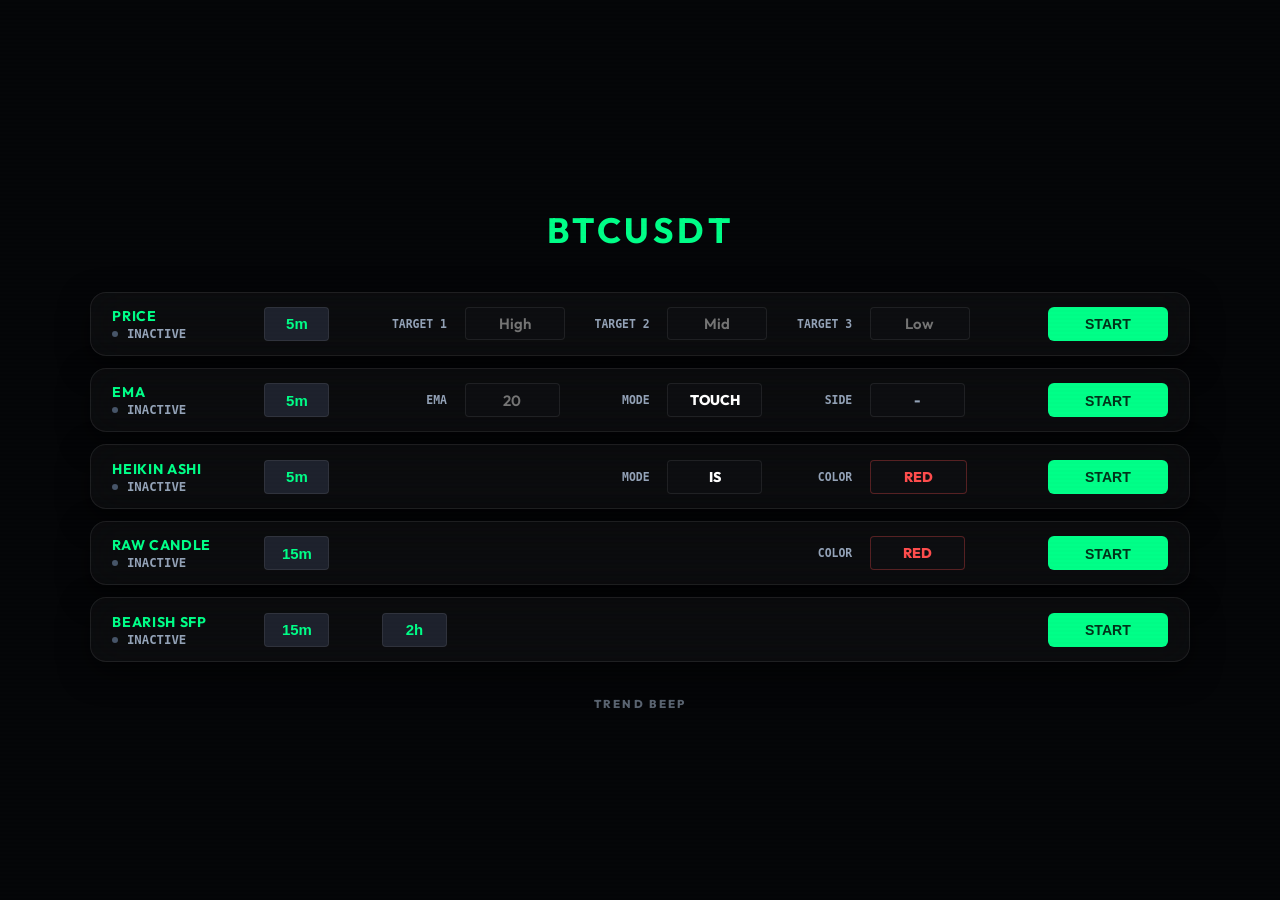
==== index.html @ 0a531b43 "IS/NOT" ====
<!DOCTYPE html>
<html lang="en">

<head>
    <meta charset="UTF-8">
    <meta name="viewport" content="width=device-width, initial-scale=1.0">
    <title>DESPAIR DASHBOARD</title>
    <link rel="preconnect" href="https://fonts.googleapis.com">
    <link rel="preconnect" href="https://fonts.gstatic.com" crossorigin>
    <link href="https://fonts.googleapis.com/css2?family=Outfit:wght@300;400;600;700&display=swap" rel="stylesheet">
    <link rel="stylesheet" href="css/base.css">
    <link rel="stylesheet" href="css/animations.css">
    <link rel="stylesheet" href="css/dashboard/layout.css">
    <link rel="stylesheet" href="css/dashboard/components.css">
    <link rel="icon" type="image/png" id="favicon" href="images/favicon_yellow.png">
</head>

<body>
    <div class="scanlines"></div>

    <div class="container">
        <header style="margin-bottom: 1.2rem;">
            <button id="global-symbol" onclick="toggleGlobalSymbol()">BTCUSDT</button>
        </header>

        <div class="alert-grid">
            <!-- Price Alert -->
            <div class="alert-card" id="price-card">
                <div class="card-header">
                    <h2>PRICE</h2>
                    <div class="status-indicator inactive">
                        <div class="dot" id="price-dot"></div>
                        <span id="price-status">INACTIVE</span>
                    </div>
                </div>
                <div class="card-content">
                    <div class="tf-selector" id="price-tf-selector">
                        <button type="button" class="tf-current-btn" id="price-tf-trigger"
                            onclick="toggleTFMenu('price')">5m</button>
                        <div class="tf-dropdown-menu" id="price-tf-menu" data-value="5m">
                            <div class="tf-grid">
                                <button type="button" class="tf-btn" onclick="setTF('price', '1m')">1m</button>
                                <button type="button" class="tf-btn active" onclick="setTF('price', '5m')">5m</button>
                                <button type="button" class="tf-btn" onclick="setTF('price', '15m')">15m</button>
                                <button type="button" class="tf-btn" onclick="setTF('price', '1h')">1H</button>
                            </div>
                        </div>
                    </div>
                    <div class="input-row">
                        <label>Target 1</label>
                        <input type="text" id="price-target-1" placeholder="High">
                    </div>
                    <div class="input-row">
                        <label>Target 2</label>
                        <input type="text" id="price-target-2" placeholder="Mid">
                    </div>
                    <div class="input-row">
                        <label>Target 3</label>
                        <input type="text" id="price-target-3" placeholder="Low">
                    </div>
                </div>
                <div class="action-group">
                    <button class="toggle-btn" onclick="toggleAlert('price')">START</button>
                </div>
            </div>

            <!-- EMA Alert (Combined Touch & Close) -->
            <div class="alert-card" id="ema-alert-card">
                <div class="card-header">
                    <h2>EMA</h2>
                    <div class="status-indicator inactive">
                        <div class="dot" id="ema-alert-dot"></div>
                        <span id="ema-alert-status">INACTIVE</span>
                    </div>
                </div>
                <div class="card-content">
                    <div class="tf-selector" id="ema-alert-tf-selector">
                        <button type="button" class="tf-current-btn" id="ema-alert-tf-trigger"
                            onclick="toggleTFMenu('ema-alert')">5m</button>
                        <div class="tf-dropdown-menu" id="ema-alert-tf-menu" data-value="5m">
                            <div class="tf-grid">
                                <button type="button" class="tf-btn" onclick="setTF('ema-alert', '1m')">1m</button>
                                <button type="button" class="tf-btn active"
                                    onclick="setTF('ema-alert', '5m')">5m</button>
                                <button type="button" class="tf-btn" onclick="setTF('ema-alert', '15m')">15m</button>
                                <button type="button" class="tf-btn" onclick="setTF('ema-alert', '1h')">1H</button>
                            </div>
                        </div>
                    </div>
                    <div class="input-row">
                        <label>EMA</label>
                        <input type="number" id="ema-alert-level" placeholder="20">
                    </div>
                    <div class="input-row">
                        <label>Mode</label>
                        <button type="button" id="ema-alert-mode" class="condition-toggle" data-state="touch"
                            onclick="toggleEMAAlertMode()">TOUCH</button>
                    </div>
                    <div class="input-row" id="ema-alert-side-row">
                        <label>Side</label>
                        <button type="button" id="ema-alert-condition" class="condition-toggle disabled-mode"
                            data-state="below" onclick="toggleConditionState('ema-alert-condition')">-</button>
                    </div>
                </div>
                <div class="action-group">
                    <button class="toggle-btn" onclick="toggleAlert('ema-alert')">START</button>
                </div>
            </div>

            <!-- EMA Cross -->
            <!--
            <div class="alert-card" id="ema-cross-card">
                <div class="card-header">
                    <h2>EMA TREND</h2>
                    <div class="status-indicator inactive">
                        <div class="dot" id="ema-cross-dot"></div>
                        <span id="ema-cross-status">INACTIVE</span>
                    </div>
                </div>
                <div class="card-content">
                    <div class="tf-selector" id="ema-cross-tf-selector">
                        <button type="button" class="tf-current-btn" id="ema-cross-tf-trigger"
                            onclick="toggleTFMenu('ema-cross')">5m</button>
                        <div class="tf-dropdown-menu" id="ema-cross-tf-menu" data-value="5m">
                            <div class="tf-grid">
                                <button type="button" class="tf-btn" onclick="setTF('ema-cross', '1m')">1m</button>
                                <button type="button" class="tf-btn active"
                                    onclick="setTF('ema-cross', '5m')">5m</button>
                                <button type="button" class="tf-btn" onclick="setTF('ema-cross', '15m')">15m</button>
                                <button type="button" class="tf-btn" onclick="setTF('ema-cross', '1h')">1H</button>
                            </div>
                        </div>
                    </div>
                    <div class="input-row">
                        <label>Short</label>
                        <input type="number" id="ema-cross-short" placeholder="10">
                    </div>
                    <div class="input-row">
                        <label>Long</label>
                        <input type="number" id="ema-cross-long" placeholder="20">
                    </div>
                    <div class="input-row">
                        <label>Side</label>
                        <button type="button" id="ema-cross-condition" class="condition-toggle red-mode"
                            data-state="down">DOWN</button>
                    </div>
                </div>
                <div class="action-group">
                    <button class="toggle-btn" onclick="toggleAlert('ema-cross')">START</button>
                </div>
            </div>
            -->

            <!-- Heikin Ashi -->
            <div class="alert-card" id="heikin-card">
                <div class="card-header">
                    <h2>HEIKIN ASHI</h2>
                    <div class="status-indicator inactive">
                        <div class="dot" id="heikin-dot"></div>
                        <span id="heikin-status">INACTIVE</span>
                    </div>
                </div>
                <div class="card-content">
                    <div class="tf-selector" id="heikin-tf-selector">
                        <button type="button" class="tf-current-btn" id="heikin-tf-trigger"
                            onclick="toggleTFMenu('heikin')">5m</button>
                        <div class="tf-dropdown-menu" id="heikin-tf-menu" data-value="5m">
                            <div class="tf-grid">
                                <button type="button" class="tf-btn" onclick="setTF('heikin', '1m')">1m</button>
                                <button type="button" class="tf-btn" onclick="setTF('heikin', '3m')">3m</button>
                                <button type="button" class="tf-btn active" onclick="setTF('heikin', '5m')">5m</button>
                                <button type="button" class="tf-btn" onclick="setTF('heikin', '15m')">15m</button>
                                <button type="button" class="tf-btn" onclick="setTF('heikin', '1h')">1H</button>
                                <button type="button" class="tf-btn" onclick="setTF('heikin', '2h')">2H</button>
                                <button type="button" class="tf-btn" onclick="setTF('heikin', '4h')">4H</button>
                                <button type="button" class="tf-btn" onclick="setTF('heikin', '6h')">6H</button>
                            </div>
                        </div>
                    </div>
                    <div class="input-row spacer"></div>
                    <div class="input-row">
                        <label>Mode</label>
                        <button type="button" id="heikin-mode" class="condition-toggle" data-state="is"
                            onclick="toggleHeikinMode()">IS</button>
                    </div>
                    <div class="input-row">
                        <label>Color</label>
                        <button type="button" id="heikin-condition" class="condition-toggle red-mode"
                            data-state="perfect-red" onclick="toggleConditionState('heikin-condition')">RED</button>
                    </div>
                </div>
                <div class="action-group">
                    <button class="toggle-btn" onclick="toggleAlert('heikin')">START</button>
                </div>
            </div>

            <!-- RAW CANDLE -->
            <div class="alert-card" id="rawcandle-card">
                <div class="card-header">
                    <h2>RAW CANDLE</h2>
                    <div class="status-indicator inactive">
                        <div class="dot" id="rawcandle-dot"></div>
                        <span id="rawcandle-status">INACTIVE</span>
                    </div>
                </div>
                <div class="card-content">
                    <div class="tf-selector" id="rawcandle-tf-selector">
                        <button type="button" class="tf-current-btn" id="rawcandle-tf-trigger"
                            onclick="toggleTFMenu('rawcandle')">15m</button>
                        <div class="tf-dropdown-menu" id="rawcandle-tf-menu" data-value="15m">
                            <div class="tf-grid">
                                <button type="button" class="tf-btn" onclick="setTF('rawcandle', '5m')">5m</button>
                                <button type="button" class="tf-btn active"
                                    onclick="setTF('rawcandle', '15m')">15m</button>
                                <button type="button" class="tf-btn" onclick="setTF('rawcandle', '1h')">1H</button>
                                <button type="button" class="tf-btn" onclick="setTF('rawcandle', '2h')">2H</button>
                            </div>
                        </div>
                    </div>
                    <div class="input-row spacer"></div>
                    <div class="input-row spacer"></div>
                    <div class="input-row">
                        <label>Color</label>
                        <button type="button" id="rawcandle-condition" class="condition-toggle red-mode"
                            data-state="red" onclick="toggleConditionState('rawcandle-condition')">RED</button>
                    </div>
                </div>
                <div class="action-group">
                    <button class="toggle-btn" onclick="toggleAlert('rawcandle')">START</button>
                </div>
            </div>

            <!-- Bearish SFP -->
            <div class="alert-card" id="sfp-short-card">
                <div class="card-header">
                    <h2>BEARISH SFP</h2>
                    <div class="status-indicator inactive">
                        <div class="dot" id="sfp-short-dot"></div>
                        <span id="sfp-short-status">INACTIVE</span>
                    </div>
                </div>
                <div class="card-content">
                    <!-- TF 1 -->
                    <div class="tf-selector" id="sfp-short-1-tf-selector">
                        <button type="button" class="tf-current-btn" id="sfp-short-1-tf-trigger"
                            onclick="toggleTFMenu('sfp-short-1')">15m</button>
                        <div class="tf-dropdown-menu" id="sfp-short-1-tf-menu" data-value="15m">
                            <div class="tf-grid">
                                <button type="button" class="tf-btn" onclick="setTF('sfp-short-1', '5m')">5m</button>
                                <button type="button" class="tf-btn active"
                                    onclick="setTF('sfp-short-1', '15m')">15m</button>
                                <button type="button" class="tf-btn" onclick="setTF('sfp-short-1', '30m')">30m</button>
                                <button type="button" class="tf-btn" onclick="setTF('sfp-short-1', '1d')">1D</button>
                                <button type="button" class="tf-btn" onclick="setTF('sfp-short-1', '1h')">1H</button>
                                <button type="button" class="tf-btn" onclick="setTF('sfp-short-1', '2h')">2H</button>
                                <button type="button" class="tf-btn" onclick="setTF('sfp-short-1', '4h')">4H</button>
                                <button type="button" class="tf-btn" onclick="setTF('sfp-short-1', '6h')">6H</button>
                            </div>
                        </div>
                    </div>
                    <!-- TF 2 -->
                    <div class="tf-selector" id="sfp-short-3-tf-selector">
                        <button type="button" class="tf-current-btn" id="sfp-short-3-tf-trigger"
                            onclick="toggleTFMenu('sfp-short-3')">2h</button>
                        <div class="tf-dropdown-menu" id="sfp-short-3-tf-menu" data-value="2h">
                            <div class="tf-grid">
                                <button type="button" class="tf-btn" onclick="setTF('sfp-short-3', '5m')">5m</button>
                                <button type="button" class="tf-btn" onclick="setTF('sfp-short-3', '15m')">15m</button>
                                <button type="button" class="tf-btn" onclick="setTF('sfp-short-3', '30m')">30m</button>
                                <button type="button" class="tf-btn" onclick="setTF('sfp-short-3', '1d')">1D</button>
                                <button type="button" class="tf-btn" onclick="setTF('sfp-short-3', '1h')">1H</button>
                                <button type="button" class="tf-btn active"
                                    onclick="setTF('sfp-short-3', '2h')">2H</button>
                                <button type="button" class="tf-btn" onclick="setTF('sfp-short-3', '4h')">4H</button>
                                <button type="button" class="tf-btn" onclick="setTF('sfp-short-3', '6h')">6H</button>
                            </div>
                        </div>
                    </div>
                    <div class="input-row spacer"></div>
                    <div class="input-row spacer"></div>
                </div>
                <div class="action-group">
                    <button class="toggle-btn" onclick="toggleAlert('sfp-short')">START</button>
                </div>
            </div>
        </div>



        <div id="footer-controls"
            style="display: flex; align-items: center; justify-content: center; gap: 2.5rem; margin-top: 1.5rem; margin-bottom: 1.5rem;">
            <a href="trend.html" target="_blank" class="despair-link" style="margin: 0;">TREND BEEP</a>
        </div>
    </div>

    <!-- Modular Dashboard Scripts -->
    <script src="js/env.js"></script>
    <script src="js/dashboard/api.js"></script>
    <script src="js/dashboard/indicators.js"></script>
    <script src="js/dashboard/speech.js"></script>
    <script src="js/dashboard/ui.js"></script>
    <script src="js/dashboard/engine.js"></script>
    <script src="js/dashboard/main.js"></script>
    <script src="js/dashboard/ha_coloring.js"></script>
</body>

</html>
---- css/base.css ----
html {
    font-size: 110%;
}

:root {
    --bg-color: #050608;
    --card-bg: rgba(255, 255, 255, 0.03);
    --accent-green: #00ff88;
    --accent-red: #ff4d4d;
    --accent-yellow: #ffcc00;
    --text-main: #e0e6ed;
    --text-dim: #94a3b8;
    --glass-border: rgba(255, 255, 255, 0.08);
    --glow-green: rgba(0, 255, 136, 0.2);
}

* {
    margin: 0;
    padding: 0;
    box-sizing: border-box;
}

body {
    background-color: var(--bg-color);
    color: var(--text-main);
    font-family: 'Outfit', sans-serif;
    height: 100vh;
    display: flex;
    justify-content: center;
    align-items: center;
    overflow: hidden;
    position: relative;
}

/* Hide Spin Buttons */
input::-webkit-outer-spin-button,
input::-webkit-inner-spin-button {
    appearance: none;
    -webkit-appearance: none;
    margin: 0;
}

input[type=number] {
    appearance: textfield;
    -moz-appearance: textfield;
}
---- css/animations.css ----
.scanlines {
    position: fixed;
    top: 0;
    left: 0;
    width: 100%;
    height: 100%;
    pointer-events: none;
    background: linear-gradient(rgba(18, 16, 16, 0) 50%, rgba(0, 0, 0, 0.1) 50%);
    background-size: 100% 4px;
    z-index: 100;
    opacity: 0.1;
}

@keyframes pulse {
    0% {
        opacity: 1;
    }

    50% {
        opacity: 0.4;
    }

    100% {
        opacity: 1;
    }
}
---- css/dashboard/layout.css ----
.container {
    width: 98%;
    max-width: 1100px;
    margin: 0 auto;
    padding: 4rem 0 2rem 0;
    display: flex;
    flex-direction: column;
    gap: 0.5rem;
    position: relative;
    z-index: 1;
}

header {
    width: 100%;
    display: flex;
    flex-direction: column;
    align-items: center;
    justify-content: center;
    text-align: center;
    margin-bottom: 1rem;
    gap: 0.4rem;
}

#global-symbol {
    background: transparent;
    border: 1px solid transparent;
    border-radius: 8px;
    color: var(--accent-green);
    font-size: 2.0rem;
    font-weight: 700;
    padding: 0.5rem 0;
    cursor: pointer;
    text-transform: uppercase;
    letter-spacing: 0.1em;
    transition: all 0.3s ease;
    text-align: center;
    outline: none;
    font-family: 'Outfit', sans-serif;
    width: 280px;
    display: block;
    margin: 0 auto;
}

#global-symbol:hover {
    background: #0d0e11;
    border-color: var(--glass-border);
    box-shadow: 0 0 15px var(--glow-green);
}

.alert-grid {
    display: flex;
    flex-direction: column;
    gap: 0.7rem;
}
---- css/dashboard/components.css ----
.alert-card {
    background: var(--card-bg);
    backdrop-filter: blur(20px);
    -webkit-backdrop-filter: blur(20px);
    border: 1px solid var(--glass-border);
    border-radius: 16px;
    padding: 0.8rem 1.2rem;
    display: flex;
    align-items: center;
    justify-content: space-between;
    gap: 0.7rem;
    box-shadow: 0 10px 30px rgba(0, 0, 0, 0.5);
    transition: all 0.3s ease;
    position: relative;
}

.alert-card.z-active {
    z-index: 100 !important;
}

.card-header {
    width: 140px;
    flex-shrink: 0;
    display: flex;
    flex-direction: column;
    justify-content: center;
}

.card-header h2 {
    font-size: 0.8rem;
    font-weight: 700;
    color: var(--accent-green);
    text-transform: uppercase;
    letter-spacing: 0.05em;
    margin-bottom: 2px;
}

.status-indicator {
    display: flex;
    align-items: center;
    gap: 0.5rem;
    font-size: 0.7rem;
    font-family: monospace;
    font-weight: 800;
    color: var(--text-dim);
}

.status-indicator.monitoring {
    color: var(--accent-green);
}

.status-indicator.triggered {
    color: var(--accent-red);
}

.dot {
    width: 6px;
    height: 6px;
    border-radius: 50%;
    background: #475569;
}

.status-indicator.monitoring .dot {
    background: var(--accent-green);
    box-shadow: 0 0 8px var(--glow-green);
    animation: pulse 1.5s infinite;
}

.status-indicator.triggered .dot {
    background: var(--accent-red);
    box-shadow: 0 0 8px rgba(255, 77, 77, 0.6);
}

.card-content {
    flex-grow: 1;
    display: grid;
    grid-template-columns: 100px 185px 185px 185px;
    align-items: center;
    gap: 1rem;
}

.tf-selector {
    width: 90px;
    flex-shrink: 0;
    position: relative;
}

.input-row {
    width: 180px;
    flex-shrink: 0;
    display: flex;
    align-items: center;
    gap: 0.5rem;
}

.input-row label {
    font-size: 0.65rem;
    color: var(--text-dim);
    text-transform: uppercase;
    font-weight: 700;
    width: 65px;
    text-align: right;
    margin-right: 0.5rem;
    flex-shrink: 0;
    font-family: monospace;
}

input,
select {
    background: #0d0e11;
    border: 1px solid var(--glass-border);
    border-radius: 4px;
    color: var(--text-main);
    padding: 0.35rem 0.5rem;
    font-family: inherit;
    font-size: 0.85rem;
    font-weight: 600;
    width: 95px;
    text-align: center;
}

input:focus,
select:focus {
    border-color: var(--accent-green);
    outline: none;
}

#price-target-1,
#price-target-2,
#price-target-3,
#standing-level,
#line-touch-price {
    width: 100px;
}

#ema-cross-short,
#ema-cross-long {
    width: 100px;
}

#ema-cross-condition,
#standing-condition,
#heikin-condition {
    width: 100px;
}

.condition-toggle {
    background: #0d0e11;
    border: 1px solid var(--glass-border);
    border-radius: 4px;
    padding: 0 0.5rem;
    font-family: inherit;
    font-size: 0.8rem;
    font-weight: 800;
    width: 95px;
    height: 34px;
    cursor: pointer;
    text-transform: uppercase;
    transition: all 0.2s;
    display: flex;
    align-items: center;
    justify-content: center;
}

.condition-toggle:hover {
    border-color: var(--text-dim);
}

#ema-alert-mode,
#heikin-mode {
    color: #ffffff;
}

/* Ensure option visibility and colors */
select option {
    background: #0d0e11;
    color: var(--text-main);
    padding: 10px;
}

/* Custom styling for different options to ensure they stay colored */
#ema-cross-condition option[value="up"],
#standing-condition option[value="above"],
#heikin-condition option[value="perfect-green"] {
    color: #00ff88 !important;
}

#ema-cross-condition option[value="down"],
#standing-condition option[value="below"],
#heikin-condition option[value="perfect-red"] {
    color: #ff4d4d !important;
}

.action-group {
    display: flex;
    gap: 0.8rem;
    width: 120px;
    justify-content: flex-end;
    flex-shrink: 0;
}

.toggle-btn {
    background: var(--accent-green);
    color: #00331a;
    border: none;
    padding: 0.6rem 1.2rem;
    border-radius: 6px;
    font-weight: 800;
    font-size: 0.8rem;
    cursor: pointer;
    text-transform: uppercase;
    transition: all 0.2s;
    flex: 1;
    height: 34px;
    line-height: 1;
}

.toggle-btn.secondary {
    background: rgba(255, 255, 255, 0.04);
    color: var(--text-main);
    border: 1px solid var(--glass-border);
    flex: 0;
    min-width: 75px;
    display: flex;
    align-items: center;
    justify-content: center;
}

.toggle-btn.active {
    background: var(--accent-red);
    color: #fff;
}

.toggle-btn:hover:not(.active) {
    box-shadow: 0 4px 15px var(--glow-green);
}

.tf-current-btn {
    background: #1e222d;
    border: 1px solid var(--glass-border);
    border-radius: 4px;
    color: var(--accent-green);
    padding: 0 0.5rem;
    font-size: 0.85rem;
    font-weight: 700;
    cursor: pointer;
    width: 65px;
    height: 34px;
    display: flex;
    align-items: center;
    justify-content: center;
    gap: 0.3rem;
    transition: all 0.2s ease;
}

.tf-selector.active .tf-current-btn {
    border-color: var(--accent-green);
    box-shadow: 0 0 10px rgba(0, 255, 136, 0.4);
}

.tf-current-btn::after {
    display: none;
}

.tf-dropdown-menu {
    display: none;
    position: absolute;
    top: calc(100% + 5px);
    left: 0;
    background: #1e222d;
    border: 1px solid var(--glass-border);
    border-radius: 12px;
    padding: 0.8rem;
    z-index: 2000;
    min-width: 320px;
    box-shadow: 0 10px 40px rgba(0, 0, 0, 0.9);
}

.tf-dropdown-menu.show {
    display: block;
}

.tf-grid {
    display: grid;
    grid-template-columns: repeat(4, 1fr);
    gap: 0.4rem;
}

#heikin-tf-menu .tf-grid {
    grid-template-columns: repeat(4, 1fr);
}

.tf-btn {
    background: rgba(255, 255, 255, 0.05);
    border: 1px solid transparent;
    border-radius: 4px;
    color: var(--text-main);
    padding: 0.3rem 0.2rem;
    font-size: 0.75rem;
    font-weight: 500;
    cursor: pointer;
    transition: all 0.2s;
    text-align: center;
}

.tf-btn.active,
.tf-btn:hover {
    background: var(--accent-green);
    color: #00331a;
}

.green-mode {
    color: var(--accent-green) !important;
    border-color: rgba(0, 255, 136, 0.3) !important;
}

.green-mode:hover {
    border-color: var(--accent-green) !important;
}

.red-mode {
    color: var(--accent-red) !important;
    border-color: rgba(255, 77, 77, 0.3) !important;
}

.red-mode:hover {
    border-color: var(--accent-red) !important;
}

.disabled-mode {
    color: var(--text-dim) !important;
    border-color: var(--glass-border) !important;
    cursor: default !important;
    pointer-events: none !important;
}

.running-title {
    color: var(--accent-red) !important;
}

#global-symbol option {
    background: #0d0e11 !important;
    color: var(--accent-green) !important;
    font-size: 1.5rem !important;
    font-weight: 700 !important;
    text-align: center !important;
    font-family: 'Outfit', sans-serif !important;
    letter-spacing: 0.1em !important;
    text-transform: uppercase !important;
    padding: 10px 0 !important;
}

/* Title Dynamic Coloring */
#global-symbol.title-green {
    color: var(--accent-green) !important;
}

#global-symbol.title-red {
    color: var(--accent-red) !important;
}

#global-symbol.title-yellow {
    color: var(--accent-yellow) !important;
}


/* DESPAIR Link Style */
.despair-link-container {
    display: flex;
    justify-content: center;
    margin-top: 0.5rem;
}

.despair-link {
    font-size: 0.65rem;
    font-weight: 800;
    color: var(--text-dim);
    text-decoration: none;
    letter-spacing: 0.2em;
    opacity: 0.6;
    transition: all 0.3s ease;
    cursor: pointer;
}

.despair-link:hover {
    opacity: 1;
    color: var(--accent-green);
    text-shadow: 0 0 8px var(--glow-green);
}

/* Mobile Responsiveness */
@media (max-width: 768px) {
    body {
        overflow-y: auto;
        height: auto;
        padding: 1rem 0;
        align-items: flex-start;
    }

    .container {
        height: auto;
        width: 95%;
        padding-bottom: 2rem;
    }

    .alert-card {
        flex-direction: column;
        padding: 1.2rem;
        gap: 1rem;
        align-items: flex-start;
    }

    .card-header {
        width: 100%;
        flex-direction: row;
        justify-content: space-between;
        align-items: center;
        border-bottom: 1px solid var(--glass-border);
        padding-bottom: 0.5rem;
    }

    .card-content {
        width: 100%;
        grid-template-columns: 1fr;
        gap: 0.8rem;
    }

    .tf-selector {
        width: 100%;
    }

    .tf-current-btn {
        width: 100%;
    }

    .input-row {
        width: 100%;
        justify-content: space-between;
    }

    .input-row label {
        width: auto;
        text-align: left;
    }

    input,
    select {
        width: 60%;
    }

    #price-target-1,
    #price-target-2,
    #price-target-3,
    #standing-level,
    #line-touch-price,
    #ema-cross-short,
    #ema-cross-long,
    #ema-cross-condition,
    #standing-condition,
    #heikin-condition {
        width: 60%;
    }

    .action-group {
        width: 100%;
        flex-direction: column;
        gap: 0.5rem;
        padding-right: 0;
    }

    .toggle-btn {
        width: 100%;
        padding: 0.8rem;
    }

    .toggle-btn.secondary {
        width: 100%;
    }

    .tf-dropdown-menu {
        min-width: 280px;
        left: 50%;
        transform: translateX(-50%);
    }

    .tf-grid {
        grid-template-columns: repeat(3, 1fr);
    }
}
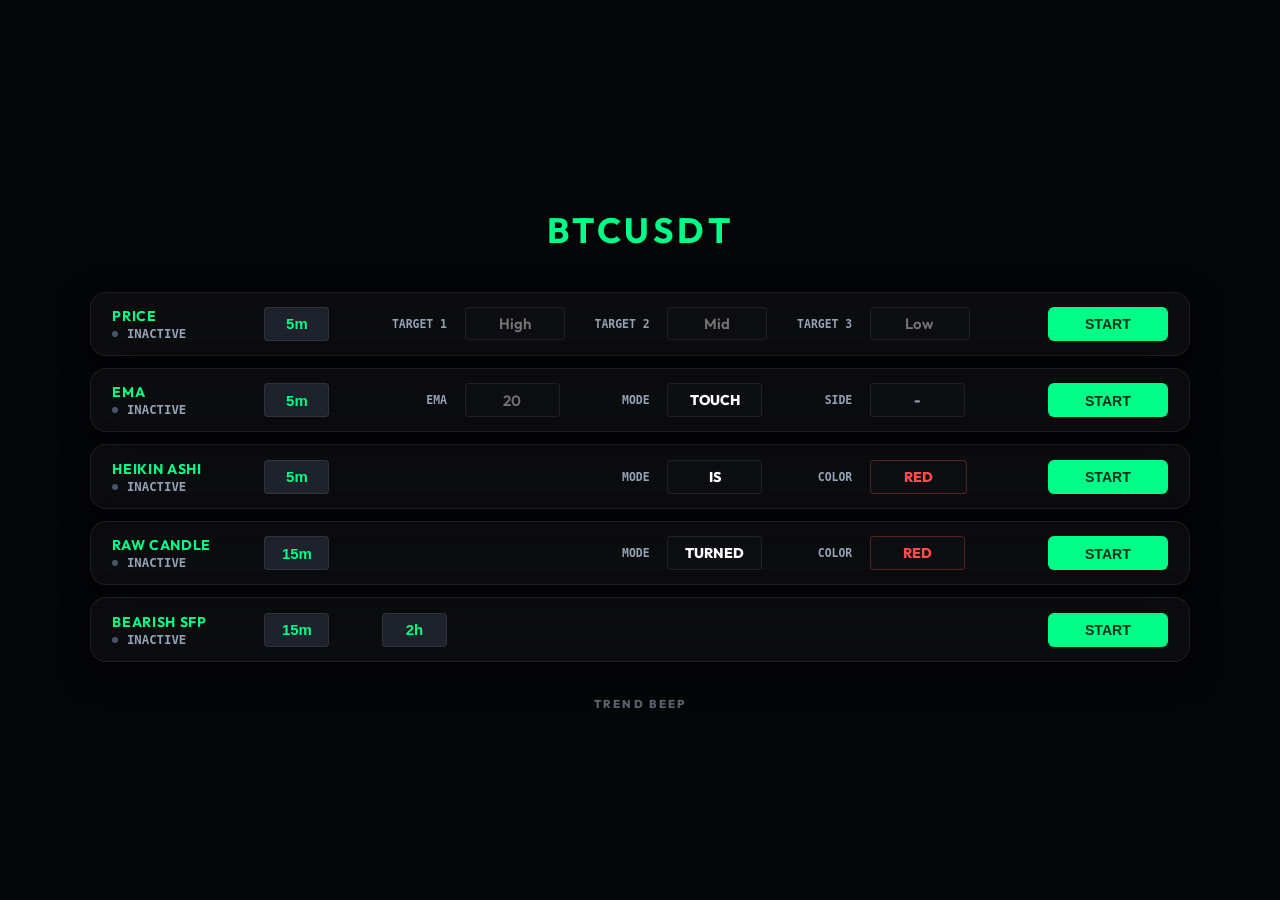
==== commit ce06ae8a: "TURNED/CLOSED" ====
--- a/index.html
+++ b/index.html
@@ -218,7 +218,11 @@
                         </div>
                     </div>
                     <div class="input-row spacer"></div>
-                    <div class="input-row spacer"></div>
+                    <div class="input-row">
+                        <label>Mode</label>
+                        <button type="button" id="rawcandle-mode" class="condition-toggle" data-state="turned"
+                            onclick="toggleRawCandleMode()">TURNED</button>
+                    </div>
                     <div class="input-row">
                         <label>Color</label>
                         <button type="button" id="rawcandle-condition" class="condition-toggle red-mode"
--- a/css/dashboard/components.css
+++ b/css/dashboard/components.css
@@ -167,7 +167,8 @@
 }
 
 #ema-alert-mode,
-#heikin-mode {
+#heikin-mode,
+#rawcandle-mode {
     color: #ffffff;
 }
 
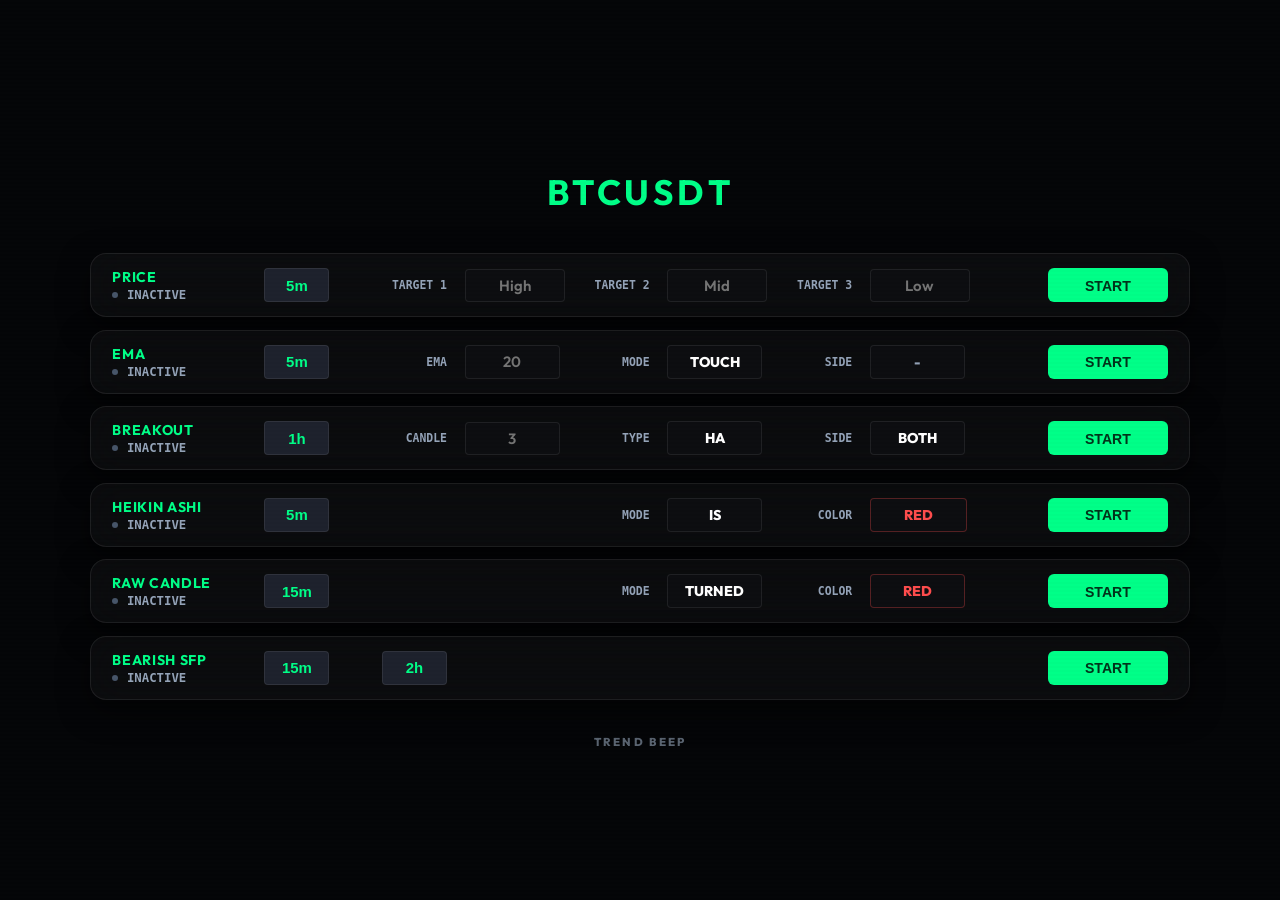
==== commit 66a019ff: "add breakout + dynamic limit close" ====
--- a/index.html
+++ b/index.html
@@ -151,6 +151,49 @@
             </div>
             -->
 
+            <!-- BREAKOUT -->
+            <div class="alert-card white-text" id="breakout-card">
+                <div class="card-header">
+                    <h2>BREAKOUT</h2>
+                    <div class="status-indicator inactive">
+                        <div class="dot" id="breakout-dot"></div>
+                        <span id="breakout-status">INACTIVE</span>
+                    </div>
+                </div>
+                <div class="card-content">
+                    <div class="tf-selector" id="breakout-tf-selector">
+                        <button type="button" class="tf-current-btn" id="breakout-tf-trigger"
+                            onclick="toggleTFMenu('breakout')">1h</button>
+                        <div class="tf-dropdown-menu" id="breakout-tf-menu" data-value="1h">
+                            <div class="tf-grid">
+                                <button type="button" class="tf-btn" onclick="setTF('breakout', '15m')">15m</button>
+                                <button type="button" class="tf-btn active"
+                                    onclick="setTF('breakout', '1h')">1H</button>
+                                <button type="button" class="tf-btn" onclick="setTF('breakout', '2h')">2H</button>
+                                <button type="button" class="tf-btn" onclick="setTF('breakout', '4h')">4H</button>
+                            </div>
+                        </div>
+                    </div>
+                    <div class="input-row">
+                        <label>Candle</label>
+                        <input type="number" id="breakout-lookback" placeholder="3">
+                    </div>
+                    <div class="input-row">
+                        <label>Type</label>
+                        <button type="button" id="breakout-mode" class="condition-toggle" data-state="ha"
+                            onclick="toggleBreakoutMode()">HA</button>
+                    </div>
+                    <div class="input-row">
+                        <label>Side</label>
+                        <button type="button" id="breakout-condition" class="condition-toggle" data-state="both"
+                            onclick="toggleConditionState('breakout-condition')">BOTH</button>
+                    </div>
+                </div>
+                <div class="action-group">
+                    <button class="toggle-btn" onclick="toggleAlert('breakout')">START</button>
+                </div>
+            </div>
+
             <!-- Heikin Ashi -->
             <div class="alert-card" id="heikin-card">
                 <div class="card-header">
--- a/css/dashboard/components.css
+++ b/css/dashboard/components.css
@@ -168,8 +168,13 @@
 
 #ema-alert-mode,
 #heikin-mode,
-#rawcandle-mode {
+#rawcandle-mode,
+#breakout-mode {
     color: #ffffff;
+}
+
+.alert-card.white-text .condition-toggle:not(.green-mode):not(.red-mode) {
+    color: #ffffff !important;
 }
 
 /* Ensure option visibility and colors */
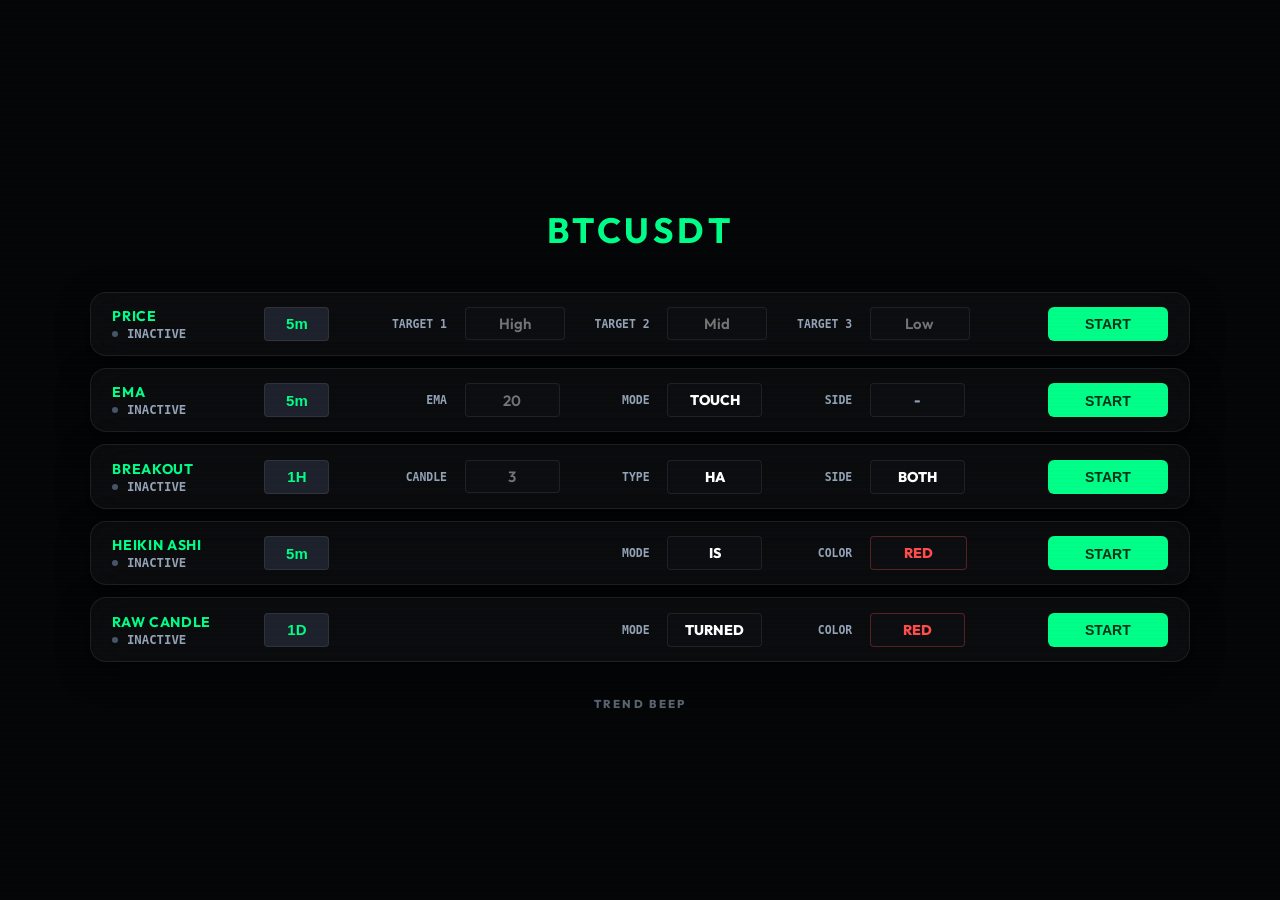
==== commit 9d6d67f7: "no more SFP" ====
--- a/index.html
+++ b/index.html
@@ -163,14 +163,18 @@
                 <div class="card-content">
                     <div class="tf-selector" id="breakout-tf-selector">
                         <button type="button" class="tf-current-btn" id="breakout-tf-trigger"
-                            onclick="toggleTFMenu('breakout')">1h</button>
+                            onclick="toggleTFMenu('breakout')">1H</button>
                         <div class="tf-dropdown-menu" id="breakout-tf-menu" data-value="1h">
                             <div class="tf-grid">
+                                <button type="button" class="tf-btn" onclick="setTF('breakout', '5m')">5m</button>
                                 <button type="button" class="tf-btn" onclick="setTF('breakout', '15m')">15m</button>
+                                <button type="button" class="tf-btn" onclick="setTF('breakout', '30m')">30m</button>
+                                <button type="button" class="tf-btn" onclick="setTF('breakout', '1d')">1D</button>
                                 <button type="button" class="tf-btn active"
                                     onclick="setTF('breakout', '1h')">1H</button>
                                 <button type="button" class="tf-btn" onclick="setTF('breakout', '2h')">2H</button>
                                 <button type="button" class="tf-btn" onclick="setTF('breakout', '4h')">4H</button>
+                                <button type="button" class="tf-btn" onclick="setTF('breakout', '6h')">6H</button>
                             </div>
                         </div>
                     </div>
@@ -249,14 +253,18 @@
                 <div class="card-content">
                     <div class="tf-selector" id="rawcandle-tf-selector">
                         <button type="button" class="tf-current-btn" id="rawcandle-tf-trigger"
-                            onclick="toggleTFMenu('rawcandle')">15m</button>
-                        <div class="tf-dropdown-menu" id="rawcandle-tf-menu" data-value="15m">
+                            onclick="toggleTFMenu('rawcandle')">1D</button>
+                        <div class="tf-dropdown-menu" id="rawcandle-tf-menu" data-value="1d">
                             <div class="tf-grid">
                                 <button type="button" class="tf-btn" onclick="setTF('rawcandle', '5m')">5m</button>
+                                <button type="button" class="tf-btn" onclick="setTF('rawcandle', '15m')">15m</button>
+                                <button type="button" class="tf-btn" onclick="setTF('rawcandle', '30m')">30m</button>
                                 <button type="button" class="tf-btn active"
-                                    onclick="setTF('rawcandle', '15m')">15m</button>
+                                    onclick="setTF('rawcandle', '1d')">1D</button>
                                 <button type="button" class="tf-btn" onclick="setTF('rawcandle', '1h')">1H</button>
                                 <button type="button" class="tf-btn" onclick="setTF('rawcandle', '2h')">2H</button>
+                                <button type="button" class="tf-btn" onclick="setTF('rawcandle', '4h')">4H</button>
+                                <button type="button" class="tf-btn" onclick="setTF('rawcandle', '6h')">6H</button>
                             </div>
                         </div>
                     </div>
@@ -277,59 +285,6 @@
                 </div>
             </div>
 
-            <!-- Bearish SFP -->
-            <div class="alert-card" id="sfp-short-card">
-                <div class="card-header">
-                    <h2>BEARISH SFP</h2>
-                    <div class="status-indicator inactive">
-                        <div class="dot" id="sfp-short-dot"></div>
-                        <span id="sfp-short-status">INACTIVE</span>
-                    </div>
-                </div>
-                <div class="card-content">
-                    <!-- TF 1 -->
-                    <div class="tf-selector" id="sfp-short-1-tf-selector">
-                        <button type="button" class="tf-current-btn" id="sfp-short-1-tf-trigger"
-                            onclick="toggleTFMenu('sfp-short-1')">15m</button>
-                        <div class="tf-dropdown-menu" id="sfp-short-1-tf-menu" data-value="15m">
-                            <div class="tf-grid">
-                                <button type="button" class="tf-btn" onclick="setTF('sfp-short-1', '5m')">5m</button>
-                                <button type="button" class="tf-btn active"
-                                    onclick="setTF('sfp-short-1', '15m')">15m</button>
-                                <button type="button" class="tf-btn" onclick="setTF('sfp-short-1', '30m')">30m</button>
-                                <button type="button" class="tf-btn" onclick="setTF('sfp-short-1', '1d')">1D</button>
-                                <button type="button" class="tf-btn" onclick="setTF('sfp-short-1', '1h')">1H</button>
-                                <button type="button" class="tf-btn" onclick="setTF('sfp-short-1', '2h')">2H</button>
-                                <button type="button" class="tf-btn" onclick="setTF('sfp-short-1', '4h')">4H</button>
-                                <button type="button" class="tf-btn" onclick="setTF('sfp-short-1', '6h')">6H</button>
-                            </div>
-                        </div>
-                    </div>
-                    <!-- TF 2 -->
-                    <div class="tf-selector" id="sfp-short-3-tf-selector">
-                        <button type="button" class="tf-current-btn" id="sfp-short-3-tf-trigger"
-                            onclick="toggleTFMenu('sfp-short-3')">2h</button>
-                        <div class="tf-dropdown-menu" id="sfp-short-3-tf-menu" data-value="2h">
-                            <div class="tf-grid">
-                                <button type="button" class="tf-btn" onclick="setTF('sfp-short-3', '5m')">5m</button>
-                                <button type="button" class="tf-btn" onclick="setTF('sfp-short-3', '15m')">15m</button>
-                                <button type="button" class="tf-btn" onclick="setTF('sfp-short-3', '30m')">30m</button>
-                                <button type="button" class="tf-btn" onclick="setTF('sfp-short-3', '1d')">1D</button>
-                                <button type="button" class="tf-btn" onclick="setTF('sfp-short-3', '1h')">1H</button>
-                                <button type="button" class="tf-btn active"
-                                    onclick="setTF('sfp-short-3', '2h')">2H</button>
-                                <button type="button" class="tf-btn" onclick="setTF('sfp-short-3', '4h')">4H</button>
-                                <button type="button" class="tf-btn" onclick="setTF('sfp-short-3', '6h')">6H</button>
-                            </div>
-                        </div>
-                    </div>
-                    <div class="input-row spacer"></div>
-                    <div class="input-row spacer"></div>
-                </div>
-                <div class="action-group">
-                    <button class="toggle-btn" onclick="toggleAlert('sfp-short')">START</button>
-                </div>
-            </div>
         </div>
 
 
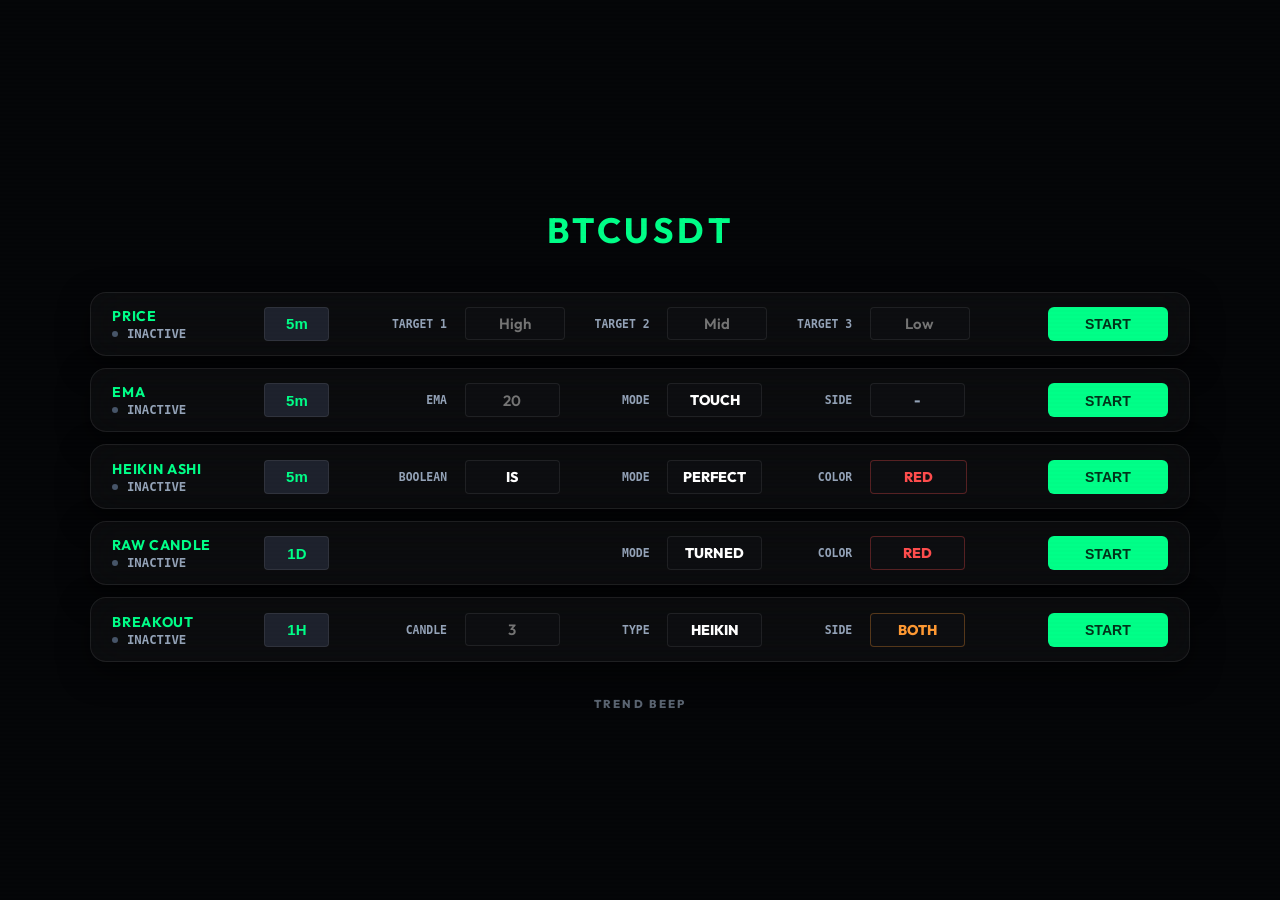
==== commit 707d8402: "more customize heikin" ====
--- a/index.html
+++ b/index.html
@@ -20,7 +20,7 @@
 
     <div class="container">
         <header style="margin-bottom: 1.2rem;">
-            <button id="global-symbol" onclick="toggleGlobalSymbol()">BTCUSDT</button>
+            <button id="global-symbol">BTCUSDT</button>
         </header>
 
         <div class="alert-grid">
@@ -107,49 +107,96 @@
                 </div>
             </div>
 
-            <!-- EMA Cross -->
-            <!--
-            <div class="alert-card" id="ema-cross-card">
-                <div class="card-header">
-                    <h2>EMA TREND</h2>
-                    <div class="status-indicator inactive">
-                        <div class="dot" id="ema-cross-dot"></div>
-                        <span id="ema-cross-status">INACTIVE</span>
-                    </div>
-                </div>
-                <div class="card-content">
-                    <div class="tf-selector" id="ema-cross-tf-selector">
-                        <button type="button" class="tf-current-btn" id="ema-cross-tf-trigger"
-                            onclick="toggleTFMenu('ema-cross')">5m</button>
-                        <div class="tf-dropdown-menu" id="ema-cross-tf-menu" data-value="5m">
-                            <div class="tf-grid">
-                                <button type="button" class="tf-btn" onclick="setTF('ema-cross', '1m')">1m</button>
+            <!-- Heikin Ashi -->
+            <div class="alert-card" id="heikin-card">
+                <div class="card-header">
+                    <h2>HEIKIN ASHI</h2>
+                    <div class="status-indicator inactive">
+                        <div class="dot" id="heikin-dot"></div>
+                        <span id="heikin-status">INACTIVE</span>
+                    </div>
+                </div>
+                <div class="card-content">
+                    <div class="tf-selector" id="heikin-tf-selector">
+                        <button type="button" class="tf-current-btn" id="heikin-tf-trigger"
+                            onclick="toggleTFMenu('heikin')">5m</button>
+                        <div class="tf-dropdown-menu" id="heikin-tf-menu" data-value="5m">
+                            <div class="tf-grid">
+                                <button type="button" class="tf-btn" onclick="setTF('heikin', '1m')">1m</button>
+                                <button type="button" class="tf-btn" onclick="setTF('heikin', '3m')">3m</button>
+                                <button type="button" class="tf-btn active" onclick="setTF('heikin', '5m')">5m</button>
+                                <button type="button" class="tf-btn" onclick="setTF('heikin', '15m')">15m</button>
+                                <button type="button" class="tf-btn" onclick="setTF('heikin', '1h')">1H</button>
+                                <button type="button" class="tf-btn" onclick="setTF('heikin', '2h')">2H</button>
+                                <button type="button" class="tf-btn" onclick="setTF('heikin', '4h')">4H</button>
+                                <button type="button" class="tf-btn" onclick="setTF('heikin', '6h')">6H</button>
+                            </div>
+                        </div>
+                    </div>
+                    <div class="input-row">
+                        <label>BOOLEAN</label>
+                        <button type="button" id="heikin-mode" class="condition-toggle" data-state="is"
+                            onclick="toggleHeikinMode()">IS</button>
+                    </div>
+                    <div class="input-row">
+                        <label>MODE</label>
+                        <button type="button" id="heikin-type" class="condition-toggle" data-state="perfect"
+                            onclick="toggleHeikinType()">PERFECT</button>
+                    </div>
+                    <div class="input-row">
+                        <label>COLOR</label>
+                        <button type="button" id="heikin-condition" class="condition-toggle red-mode" data-state="red"
+                            onclick="toggleConditionState('heikin-condition')">RED</button>
+                    </div>
+                </div>
+                <div class="action-group">
+                    <button class="toggle-btn" onclick="toggleAlert('heikin')">START</button>
+                </div>
+            </div>
+
+            <!-- RAW CANDLE -->
+            <div class="alert-card" id="rawcandle-card">
+                <div class="card-header">
+                    <h2>RAW CANDLE</h2>
+                    <div class="status-indicator inactive">
+                        <div class="dot" id="rawcandle-dot"></div>
+                        <span id="rawcandle-status">INACTIVE</span>
+                    </div>
+                </div>
+                <div class="card-content">
+                    <div class="tf-selector" id="rawcandle-tf-selector">
+                        <button type="button" class="tf-current-btn" id="rawcandle-tf-trigger"
+                            onclick="toggleTFMenu('rawcandle')">1D</button>
+                        <div class="tf-dropdown-menu" id="rawcandle-tf-menu" data-value="1d">
+                            <div class="tf-grid">
+                                <button type="button" class="tf-btn" onclick="setTF('rawcandle', '5m')">5m</button>
+                                <button type="button" class="tf-btn" onclick="setTF('rawcandle', '15m')">15m</button>
+                                <button type="button" class="tf-btn" onclick="setTF('rawcandle', '30m')">30m</button>
                                 <button type="button" class="tf-btn active"
-                                    onclick="setTF('ema-cross', '5m')">5m</button>
-                                <button type="button" class="tf-btn" onclick="setTF('ema-cross', '15m')">15m</button>
-                                <button type="button" class="tf-btn" onclick="setTF('ema-cross', '1h')">1H</button>
-                            </div>
-                        </div>
-                    </div>
-                    <div class="input-row">
-                        <label>Short</label>
-                        <input type="number" id="ema-cross-short" placeholder="10">
-                    </div>
-                    <div class="input-row">
-                        <label>Long</label>
-                        <input type="number" id="ema-cross-long" placeholder="20">
-                    </div>
-                    <div class="input-row">
-                        <label>Side</label>
-                        <button type="button" id="ema-cross-condition" class="condition-toggle red-mode"
-                            data-state="down">DOWN</button>
-                    </div>
-                </div>
-                <div class="action-group">
-                    <button class="toggle-btn" onclick="toggleAlert('ema-cross')">START</button>
-                </div>
-            </div>
-            -->
+                                    onclick="setTF('rawcandle', '1d')">1D</button>
+                                <button type="button" class="tf-btn" onclick="setTF('rawcandle', '1h')">1H</button>
+                                <button type="button" class="tf-btn" onclick="setTF('rawcandle', '2h')">2H</button>
+                                <button type="button" class="tf-btn" onclick="setTF('rawcandle', '4h')">4H</button>
+                                <button type="button" class="tf-btn" onclick="setTF('rawcandle', '6h')">6H</button>
+                            </div>
+                        </div>
+                    </div>
+                    <div class="input-row spacer"></div>
+                    <div class="input-row">
+                        <label>Mode</label>
+                        <button type="button" id="rawcandle-mode" class="condition-toggle" data-state="turned"
+                            onclick="toggleRawCandleMode()">TURNED</button>
+                    </div>
+                    <div class="input-row">
+                        <label>Color</label>
+                        <button type="button" id="rawcandle-condition" class="condition-toggle red-mode"
+                            data-state="red" onclick="toggleConditionState('rawcandle-condition')">RED</button>
+                    </div>
+                </div>
+                <div class="action-group">
+                    <button class="toggle-btn" onclick="toggleAlert('rawcandle')">START</button>
+                </div>
+            </div>
 
             <!-- BREAKOUT -->
             <div class="alert-card white-text" id="breakout-card">
@@ -185,7 +232,7 @@
                     <div class="input-row">
                         <label>Type</label>
                         <button type="button" id="breakout-mode" class="condition-toggle" data-state="ha"
-                            onclick="toggleBreakoutMode()">HA</button>
+                            onclick="toggleBreakoutMode()">HEIKIN</button>
                     </div>
                     <div class="input-row">
                         <label>Side</label>
@@ -195,93 +242,6 @@
                 </div>
                 <div class="action-group">
                     <button class="toggle-btn" onclick="toggleAlert('breakout')">START</button>
-                </div>
-            </div>
-
-            <!-- Heikin Ashi -->
-            <div class="alert-card" id="heikin-card">
-                <div class="card-header">
-                    <h2>HEIKIN ASHI</h2>
-                    <div class="status-indicator inactive">
-                        <div class="dot" id="heikin-dot"></div>
-                        <span id="heikin-status">INACTIVE</span>
-                    </div>
-                </div>
-                <div class="card-content">
-                    <div class="tf-selector" id="heikin-tf-selector">
-                        <button type="button" class="tf-current-btn" id="heikin-tf-trigger"
-                            onclick="toggleTFMenu('heikin')">5m</button>
-                        <div class="tf-dropdown-menu" id="heikin-tf-menu" data-value="5m">
-                            <div class="tf-grid">
-                                <button type="button" class="tf-btn" onclick="setTF('heikin', '1m')">1m</button>
-                                <button type="button" class="tf-btn" onclick="setTF('heikin', '3m')">3m</button>
-                                <button type="button" class="tf-btn active" onclick="setTF('heikin', '5m')">5m</button>
-                                <button type="button" class="tf-btn" onclick="setTF('heikin', '15m')">15m</button>
-                                <button type="button" class="tf-btn" onclick="setTF('heikin', '1h')">1H</button>
-                                <button type="button" class="tf-btn" onclick="setTF('heikin', '2h')">2H</button>
-                                <button type="button" class="tf-btn" onclick="setTF('heikin', '4h')">4H</button>
-                                <button type="button" class="tf-btn" onclick="setTF('heikin', '6h')">6H</button>
-                            </div>
-                        </div>
-                    </div>
-                    <div class="input-row spacer"></div>
-                    <div class="input-row">
-                        <label>Mode</label>
-                        <button type="button" id="heikin-mode" class="condition-toggle" data-state="is"
-                            onclick="toggleHeikinMode()">IS</button>
-                    </div>
-                    <div class="input-row">
-                        <label>Color</label>
-                        <button type="button" id="heikin-condition" class="condition-toggle red-mode"
-                            data-state="perfect-red" onclick="toggleConditionState('heikin-condition')">RED</button>
-                    </div>
-                </div>
-                <div class="action-group">
-                    <button class="toggle-btn" onclick="toggleAlert('heikin')">START</button>
-                </div>
-            </div>
-
-            <!-- RAW CANDLE -->
-            <div class="alert-card" id="rawcandle-card">
-                <div class="card-header">
-                    <h2>RAW CANDLE</h2>
-                    <div class="status-indicator inactive">
-                        <div class="dot" id="rawcandle-dot"></div>
-                        <span id="rawcandle-status">INACTIVE</span>
-                    </div>
-                </div>
-                <div class="card-content">
-                    <div class="tf-selector" id="rawcandle-tf-selector">
-                        <button type="button" class="tf-current-btn" id="rawcandle-tf-trigger"
-                            onclick="toggleTFMenu('rawcandle')">1D</button>
-                        <div class="tf-dropdown-menu" id="rawcandle-tf-menu" data-value="1d">
-                            <div class="tf-grid">
-                                <button type="button" class="tf-btn" onclick="setTF('rawcandle', '5m')">5m</button>
-                                <button type="button" class="tf-btn" onclick="setTF('rawcandle', '15m')">15m</button>
-                                <button type="button" class="tf-btn" onclick="setTF('rawcandle', '30m')">30m</button>
-                                <button type="button" class="tf-btn active"
-                                    onclick="setTF('rawcandle', '1d')">1D</button>
-                                <button type="button" class="tf-btn" onclick="setTF('rawcandle', '1h')">1H</button>
-                                <button type="button" class="tf-btn" onclick="setTF('rawcandle', '2h')">2H</button>
-                                <button type="button" class="tf-btn" onclick="setTF('rawcandle', '4h')">4H</button>
-                                <button type="button" class="tf-btn" onclick="setTF('rawcandle', '6h')">6H</button>
-                            </div>
-                        </div>
-                    </div>
-                    <div class="input-row spacer"></div>
-                    <div class="input-row">
-                        <label>Mode</label>
-                        <button type="button" id="rawcandle-mode" class="condition-toggle" data-state="turned"
-                            onclick="toggleRawCandleMode()">TURNED</button>
-                    </div>
-                    <div class="input-row">
-                        <label>Color</label>
-                        <button type="button" id="rawcandle-condition" class="condition-toggle red-mode"
-                            data-state="red" onclick="toggleConditionState('rawcandle-condition')">RED</button>
-                    </div>
-                </div>
-                <div class="action-group">
-                    <button class="toggle-btn" onclick="toggleAlert('rawcandle')">START</button>
                 </div>
             </div>
 
--- a/css/dashboard/components.css
+++ b/css/dashboard/components.css
@@ -168,12 +168,13 @@
 
 #ema-alert-mode,
 #heikin-mode,
+#heikin-type,
 #rawcandle-mode,
 #breakout-mode {
     color: #ffffff;
 }
 
-.alert-card.white-text .condition-toggle:not(.green-mode):not(.red-mode) {
+.alert-card.white-text .condition-toggle:not(.green-mode):not(.red-mode):not(.orange-mode) {
     color: #ffffff !important;
 }
 
@@ -333,6 +334,15 @@
     border-color: var(--accent-red) !important;
 }
 
+.orange-mode {
+    color: #ff9933 !important;
+    border-color: rgba(255, 153, 51, 0.3) !important;
+}
+
+.orange-mode:hover {
+    border-color: #ff9933 !important;
+}
+
 .disabled-mode {
     color: var(--text-dim) !important;
     border-color: var(--glass-border) !important;
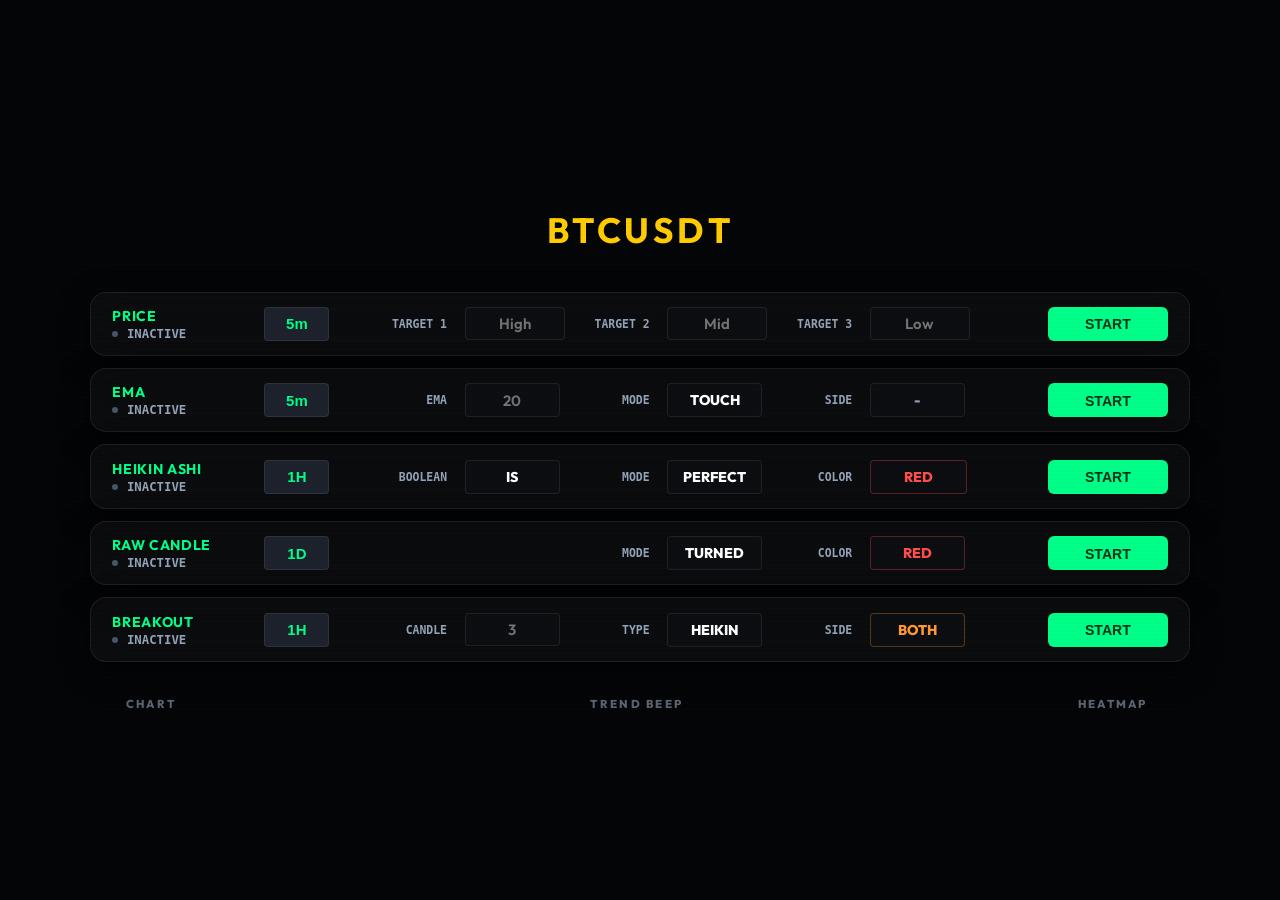
==== commit f0f04535: "simplified tf selection" ====
--- a/index.html
+++ b/index.html
@@ -39,7 +39,6 @@
                             onclick="toggleTFMenu('price')">5m</button>
                         <div class="tf-dropdown-menu" id="price-tf-menu" data-value="5m">
                             <div class="tf-grid">
-                                <button type="button" class="tf-btn" onclick="setTF('price', '1m')">1m</button>
                                 <button type="button" class="tf-btn active" onclick="setTF('price', '5m')">5m</button>
                                 <button type="button" class="tf-btn" onclick="setTF('price', '15m')">15m</button>
                                 <button type="button" class="tf-btn" onclick="setTF('price', '1h')">1H</button>
@@ -79,7 +78,6 @@
                             onclick="toggleTFMenu('ema-alert')">5m</button>
                         <div class="tf-dropdown-menu" id="ema-alert-tf-menu" data-value="5m">
                             <div class="tf-grid">
-                                <button type="button" class="tf-btn" onclick="setTF('ema-alert', '1m')">1m</button>
                                 <button type="button" class="tf-btn active"
                                     onclick="setTF('ema-alert', '5m')">5m</button>
                                 <button type="button" class="tf-btn" onclick="setTF('ema-alert', '15m')">15m</button>
@@ -119,16 +117,14 @@
                 <div class="card-content">
                     <div class="tf-selector" id="heikin-tf-selector">
                         <button type="button" class="tf-current-btn" id="heikin-tf-trigger"
-                            onclick="toggleTFMenu('heikin')">5m</button>
-                        <div class="tf-dropdown-menu" id="heikin-tf-menu" data-value="5m">
-                            <div class="tf-grid">
-                                <button type="button" class="tf-btn" onclick="setTF('heikin', '1m')">1m</button>
+                            onclick="toggleTFMenu('heikin')">1H</button>
+                        <div class="tf-dropdown-menu" id="heikin-tf-menu" data-value="1h">
+                            <div class="tf-grid">
                                 <button type="button" class="tf-btn" onclick="setTF('heikin', '3m')">3m</button>
-                                <button type="button" class="tf-btn active" onclick="setTF('heikin', '5m')">5m</button>
+                                <button type="button" class="tf-btn" onclick="setTF('heikin', '5m')">5m</button>
                                 <button type="button" class="tf-btn" onclick="setTF('heikin', '15m')">15m</button>
-                                <button type="button" class="tf-btn" onclick="setTF('heikin', '1h')">1H</button>
+                                <button type="button" class="tf-btn active" onclick="setTF('heikin', '1h')">1H</button>
                                 <button type="button" class="tf-btn" onclick="setTF('heikin', '2h')">2H</button>
-                                <button type="button" class="tf-btn" onclick="setTF('heikin', '4h')">4H</button>
                                 <button type="button" class="tf-btn" onclick="setTF('heikin', '6h')">6H</button>
                             </div>
                         </div>
@@ -171,12 +167,10 @@
                             <div class="tf-grid">
                                 <button type="button" class="tf-btn" onclick="setTF('rawcandle', '5m')">5m</button>
                                 <button type="button" class="tf-btn" onclick="setTF('rawcandle', '15m')">15m</button>
-                                <button type="button" class="tf-btn" onclick="setTF('rawcandle', '30m')">30m</button>
                                 <button type="button" class="tf-btn active"
                                     onclick="setTF('rawcandle', '1d')">1D</button>
                                 <button type="button" class="tf-btn" onclick="setTF('rawcandle', '1h')">1H</button>
                                 <button type="button" class="tf-btn" onclick="setTF('rawcandle', '2h')">2H</button>
-                                <button type="button" class="tf-btn" onclick="setTF('rawcandle', '4h')">4H</button>
                                 <button type="button" class="tf-btn" onclick="setTF('rawcandle', '6h')">6H</button>
                             </div>
                         </div>
@@ -215,12 +209,10 @@
                             <div class="tf-grid">
                                 <button type="button" class="tf-btn" onclick="setTF('breakout', '5m')">5m</button>
                                 <button type="button" class="tf-btn" onclick="setTF('breakout', '15m')">15m</button>
-                                <button type="button" class="tf-btn" onclick="setTF('breakout', '30m')">30m</button>
                                 <button type="button" class="tf-btn" onclick="setTF('breakout', '1d')">1D</button>
                                 <button type="button" class="tf-btn active"
                                     onclick="setTF('breakout', '1h')">1H</button>
                                 <button type="button" class="tf-btn" onclick="setTF('breakout', '2h')">2H</button>
-                                <button type="button" class="tf-btn" onclick="setTF('breakout', '4h')">4H</button>
                                 <button type="button" class="tf-btn" onclick="setTF('breakout', '6h')">6H</button>
                             </div>
                         </div>
@@ -250,8 +242,19 @@
 
 
         <div id="footer-controls"
-            style="display: flex; align-items: center; justify-content: center; gap: 2.5rem; margin-top: 1.5rem; margin-bottom: 1.5rem;">
-            <a href="trend.html" target="_blank" class="despair-link" style="margin: 0;">TREND BEEP</a>
+            style="display: flex; align-items: center; justify-content: space-between; margin-top: 1.5rem; margin-bottom: 1.5rem; width: 100%;">
+            <div
+                style="flex: 1; display: flex; justify-content: flex-start; padding-left: calc(1.2rem + 6px + 0.5rem);">
+                <a href="https://www.coinglass.com/tv/Binance_BTCUSDT" target="_blank" class="despair-link"
+                    style="margin: 0;">CHART</a>
+            </div>
+            <div style="flex: 1; display: flex; justify-content: center;">
+                <a href="trend.html" target="_blank" class="despair-link" style="margin: 0;">TREND BEEP</a>
+            </div>
+            <div style="flex: 1; display: flex; justify-content: flex-end; padding-right: 2.4rem;">
+                <a href="https://www.coinglass.com/pro/futures/LiquidationHeatMap?coin=BTC&type=pair" target="_blank"
+                    class="despair-link" style="margin: 0;">HEATMAP</a>
+            </div>
         </div>
     </div>
 
--- a/css/dashboard/components.css
+++ b/css/dashboard/components.css
@@ -279,7 +279,7 @@
     border-radius: 12px;
     padding: 0.8rem;
     z-index: 2000;
-    min-width: 320px;
+    min-width: 240px;
     box-shadow: 0 10px 40px rgba(0, 0, 0, 0.9);
 }
 
@@ -289,12 +289,13 @@
 
 .tf-grid {
     display: grid;
-    grid-template-columns: repeat(4, 1fr);
+    grid-template-columns: repeat(3, 1fr);
     gap: 0.4rem;
 }
 
-#heikin-tf-menu .tf-grid {
-    grid-template-columns: repeat(4, 1fr);
+#heikin-tf-menu .tf-grid,
+#breakout-tf-menu .tf-grid {
+    grid-template-columns: repeat(3, 1fr);
 }
 
 .tf-btn {
@@ -350,6 +351,11 @@
     pointer-events: none !important;
 }
 
+.dimmed-mode {
+    color: var(--text-dim) !important;
+    border-color: var(--glass-border) !important;
+}
+
 .running-title {
     color: var(--accent-red) !important;
 }
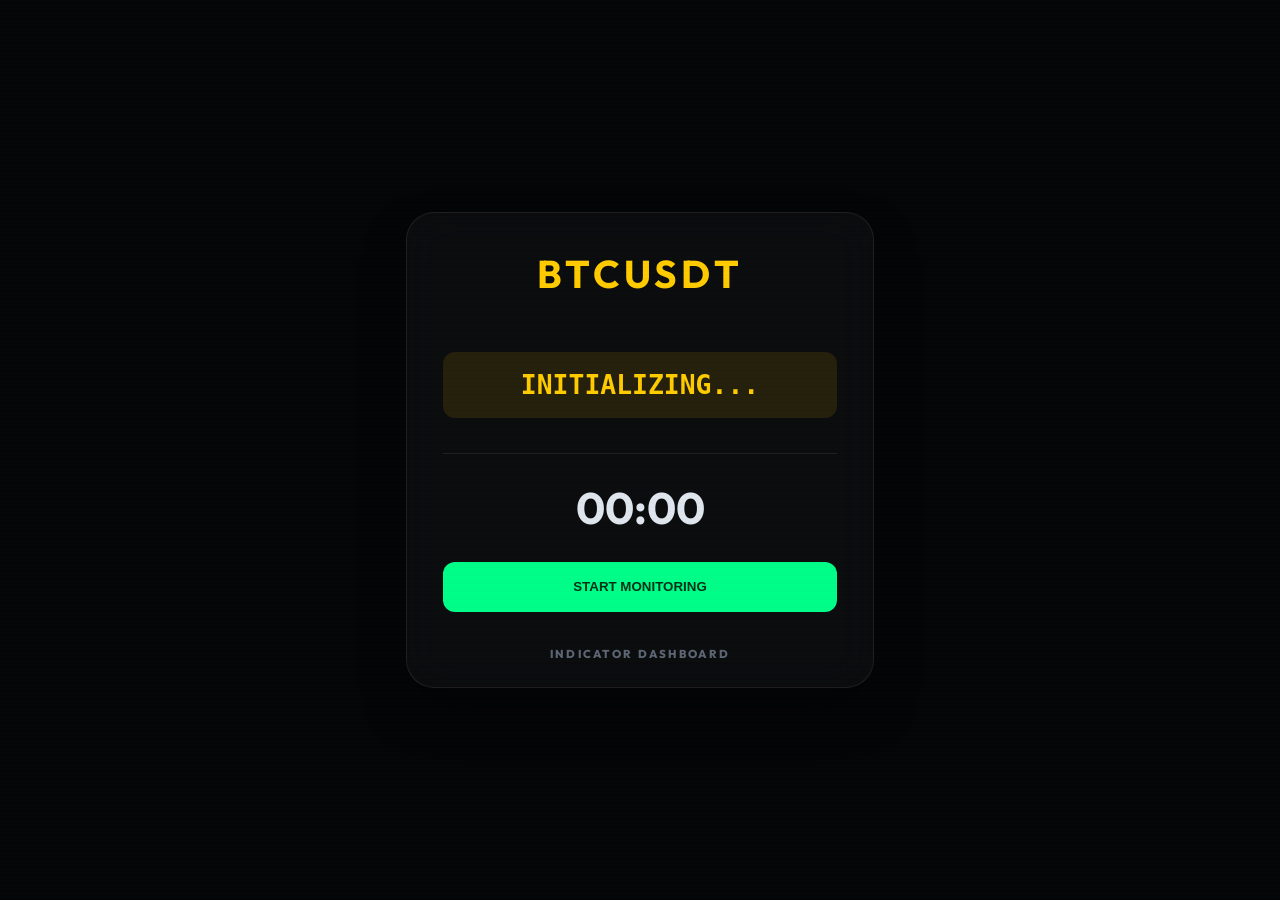
==== commit e1140143: "SIMPLE BEEP" ====
--- a/index.html
+++ b/index.html
@@ -4,14 +4,14 @@
 <head>
     <meta charset="UTF-8">
     <meta name="viewport" content="width=device-width, initial-scale=1.0">
-    <title>DESPAIR DASHBOARD</title>
+    <title>BEEP DASHBOARD</title>
     <link rel="preconnect" href="https://fonts.googleapis.com">
     <link rel="preconnect" href="https://fonts.gstatic.com" crossorigin>
     <link href="https://fonts.googleapis.com/css2?family=Outfit:wght@300;400;600;700&display=swap" rel="stylesheet">
     <link rel="stylesheet" href="css/base.css">
     <link rel="stylesheet" href="css/animations.css">
-    <link rel="stylesheet" href="css/dashboard/layout.css">
-    <link rel="stylesheet" href="css/dashboard/components.css">
+    <link rel="stylesheet" href="css/trend/layout.css">
+    <link rel="stylesheet" href="css/trend/components.css">
     <link rel="icon" type="image/png" id="favicon" href="images/favicon_yellow.png">
 </head>
 
@@ -19,254 +19,38 @@
     <div class="scanlines"></div>
 
     <div class="container">
-        <header style="margin-bottom: 1.2rem;">
-            <button id="global-symbol">BTCUSDT</button>
-        </header>
+        <div class="terminal-card">
+            <header>
+                <button id="global-symbol" onclick="toggleGlobalSymbol()">BTCUSDT</button>
+            </header>
 
-        <div class="alert-grid">
-            <!-- Price Alert -->
-            <div class="alert-card" id="price-card">
-                <div class="card-header">
-                    <h2>PRICE</h2>
-                    <div class="status-indicator inactive">
-                        <div class="dot" id="price-dot"></div>
-                        <span id="price-status">INACTIVE</span>
-                    </div>
+            <div class="status-display">
+                <div id="trendDisplay" class="overall-trend trend-neutral">INITIALIZING...</div>
+            </div>
+
+            <div class="timer-display">
+                <div id="countdown">00:00</div>
+                <div class="controls">
+                    <button id="startBtn" onclick="start()">START MONITORING</button>
                 </div>
-                <div class="card-content">
-                    <div class="tf-selector" id="price-tf-selector">
-                        <button type="button" class="tf-current-btn" id="price-tf-trigger"
-                            onclick="toggleTFMenu('price')">5m</button>
-                        <div class="tf-dropdown-menu" id="price-tf-menu" data-value="5m">
-                            <div class="tf-grid">
-                                <button type="button" class="tf-btn active" onclick="setTF('price', '5m')">5m</button>
-                                <button type="button" class="tf-btn" onclick="setTF('price', '15m')">15m</button>
-                                <button type="button" class="tf-btn" onclick="setTF('price', '1h')">1H</button>
-                            </div>
-                        </div>
-                    </div>
-                    <div class="input-row">
-                        <label>Target 1</label>
-                        <input type="text" id="price-target-1" placeholder="High">
-                    </div>
-                    <div class="input-row">
-                        <label>Target 2</label>
-                        <input type="text" id="price-target-2" placeholder="Mid">
-                    </div>
-                    <div class="input-row">
-                        <label>Target 3</label>
-                        <input type="text" id="price-target-3" placeholder="Low">
-                    </div>
-                </div>
-                <div class="action-group">
-                    <button class="toggle-btn" onclick="toggleAlert('price')">START</button>
+
+                <div class="despair-link-container" style="margin-top: 2rem;">
+                    <a href="indicator.html" target="_blank" class="despair-link">INDICATOR DASHBOARD</a>
                 </div>
             </div>
 
-            <!-- EMA Alert (Combined Touch & Close) -->
-            <div class="alert-card" id="ema-alert-card">
-                <div class="card-header">
-                    <h2>EMA</h2>
-                    <div class="status-indicator inactive">
-                        <div class="dot" id="ema-alert-dot"></div>
-                        <span id="ema-alert-status">INACTIVE</span>
-                    </div>
-                </div>
-                <div class="card-content">
-                    <div class="tf-selector" id="ema-alert-tf-selector">
-                        <button type="button" class="tf-current-btn" id="ema-alert-tf-trigger"
-                            onclick="toggleTFMenu('ema-alert')">5m</button>
-                        <div class="tf-dropdown-menu" id="ema-alert-tf-menu" data-value="5m">
-                            <div class="tf-grid">
-                                <button type="button" class="tf-btn active"
-                                    onclick="setTF('ema-alert', '5m')">5m</button>
-                                <button type="button" class="tf-btn" onclick="setTF('ema-alert', '15m')">15m</button>
-                                <button type="button" class="tf-btn" onclick="setTF('ema-alert', '1h')">1H</button>
-                            </div>
-                        </div>
-                    </div>
-                    <div class="input-row">
-                        <label>EMA</label>
-                        <input type="number" id="ema-alert-level" placeholder="20">
-                    </div>
-                    <div class="input-row">
-                        <label>Mode</label>
-                        <button type="button" id="ema-alert-mode" class="condition-toggle" data-state="touch"
-                            onclick="toggleEMAAlertMode()">TOUCH</button>
-                    </div>
-                    <div class="input-row" id="ema-alert-side-row">
-                        <label>Side</label>
-                        <button type="button" id="ema-alert-condition" class="condition-toggle disabled-mode"
-                            data-state="below" onclick="toggleConditionState('ema-alert-condition')">-</button>
-                    </div>
-                </div>
-                <div class="action-group">
-                    <button class="toggle-btn" onclick="toggleAlert('ema-alert')">START</button>
-                </div>
-            </div>
 
-            <!-- Heikin Ashi -->
-            <div class="alert-card" id="heikin-card">
-                <div class="card-header">
-                    <h2>HEIKIN ASHI</h2>
-                    <div class="status-indicator inactive">
-                        <div class="dot" id="heikin-dot"></div>
-                        <span id="heikin-status">INACTIVE</span>
-                    </div>
-                </div>
-                <div class="card-content">
-                    <div class="tf-selector" id="heikin-tf-selector">
-                        <button type="button" class="tf-current-btn" id="heikin-tf-trigger"
-                            onclick="toggleTFMenu('heikin')">1H</button>
-                        <div class="tf-dropdown-menu" id="heikin-tf-menu" data-value="1h">
-                            <div class="tf-grid">
-                                <button type="button" class="tf-btn" onclick="setTF('heikin', '3m')">3m</button>
-                                <button type="button" class="tf-btn" onclick="setTF('heikin', '5m')">5m</button>
-                                <button type="button" class="tf-btn" onclick="setTF('heikin', '15m')">15m</button>
-                                <button type="button" class="tf-btn active" onclick="setTF('heikin', '1h')">1H</button>
-                                <button type="button" class="tf-btn" onclick="setTF('heikin', '2h')">2H</button>
-                                <button type="button" class="tf-btn" onclick="setTF('heikin', '6h')">6H</button>
-                            </div>
-                        </div>
-                    </div>
-                    <div class="input-row">
-                        <label>BOOLEAN</label>
-                        <button type="button" id="heikin-mode" class="condition-toggle" data-state="is"
-                            onclick="toggleHeikinMode()">IS</button>
-                    </div>
-                    <div class="input-row">
-                        <label>MODE</label>
-                        <button type="button" id="heikin-type" class="condition-toggle" data-state="perfect"
-                            onclick="toggleHeikinType()">PERFECT</button>
-                    </div>
-                    <div class="input-row">
-                        <label>COLOR</label>
-                        <button type="button" id="heikin-condition" class="condition-toggle red-mode" data-state="red"
-                            onclick="toggleConditionState('heikin-condition')">RED</button>
-                    </div>
-                </div>
-                <div class="action-group">
-                    <button class="toggle-btn" onclick="toggleAlert('heikin')">START</button>
-                </div>
-            </div>
-
-            <!-- RAW CANDLE -->
-            <div class="alert-card" id="rawcandle-card">
-                <div class="card-header">
-                    <h2>RAW CANDLE</h2>
-                    <div class="status-indicator inactive">
-                        <div class="dot" id="rawcandle-dot"></div>
-                        <span id="rawcandle-status">INACTIVE</span>
-                    </div>
-                </div>
-                <div class="card-content">
-                    <div class="tf-selector" id="rawcandle-tf-selector">
-                        <button type="button" class="tf-current-btn" id="rawcandle-tf-trigger"
-                            onclick="toggleTFMenu('rawcandle')">1D</button>
-                        <div class="tf-dropdown-menu" id="rawcandle-tf-menu" data-value="1d">
-                            <div class="tf-grid">
-                                <button type="button" class="tf-btn" onclick="setTF('rawcandle', '5m')">5m</button>
-                                <button type="button" class="tf-btn" onclick="setTF('rawcandle', '15m')">15m</button>
-                                <button type="button" class="tf-btn active"
-                                    onclick="setTF('rawcandle', '1d')">1D</button>
-                                <button type="button" class="tf-btn" onclick="setTF('rawcandle', '1h')">1H</button>
-                                <button type="button" class="tf-btn" onclick="setTF('rawcandle', '2h')">2H</button>
-                                <button type="button" class="tf-btn" onclick="setTF('rawcandle', '6h')">6H</button>
-                            </div>
-                        </div>
-                    </div>
-                    <div class="input-row spacer"></div>
-                    <div class="input-row">
-                        <label>Mode</label>
-                        <button type="button" id="rawcandle-mode" class="condition-toggle" data-state="turned"
-                            onclick="toggleRawCandleMode()">TURNED</button>
-                    </div>
-                    <div class="input-row">
-                        <label>Color</label>
-                        <button type="button" id="rawcandle-condition" class="condition-toggle red-mode"
-                            data-state="red" onclick="toggleConditionState('rawcandle-condition')">RED</button>
-                    </div>
-                </div>
-                <div class="action-group">
-                    <button class="toggle-btn" onclick="toggleAlert('rawcandle')">START</button>
-                </div>
-            </div>
-
-            <!-- BREAKOUT -->
-            <div class="alert-card white-text" id="breakout-card">
-                <div class="card-header">
-                    <h2>BREAKOUT</h2>
-                    <div class="status-indicator inactive">
-                        <div class="dot" id="breakout-dot"></div>
-                        <span id="breakout-status">INACTIVE</span>
-                    </div>
-                </div>
-                <div class="card-content">
-                    <div class="tf-selector" id="breakout-tf-selector">
-                        <button type="button" class="tf-current-btn" id="breakout-tf-trigger"
-                            onclick="toggleTFMenu('breakout')">1H</button>
-                        <div class="tf-dropdown-menu" id="breakout-tf-menu" data-value="1h">
-                            <div class="tf-grid">
-                                <button type="button" class="tf-btn" onclick="setTF('breakout', '5m')">5m</button>
-                                <button type="button" class="tf-btn" onclick="setTF('breakout', '15m')">15m</button>
-                                <button type="button" class="tf-btn" onclick="setTF('breakout', '1d')">1D</button>
-                                <button type="button" class="tf-btn active"
-                                    onclick="setTF('breakout', '1h')">1H</button>
-                                <button type="button" class="tf-btn" onclick="setTF('breakout', '2h')">2H</button>
-                                <button type="button" class="tf-btn" onclick="setTF('breakout', '6h')">6H</button>
-                            </div>
-                        </div>
-                    </div>
-                    <div class="input-row">
-                        <label>Candle</label>
-                        <input type="number" id="breakout-lookback" placeholder="3">
-                    </div>
-                    <div class="input-row">
-                        <label>Type</label>
-                        <button type="button" id="breakout-mode" class="condition-toggle" data-state="ha"
-                            onclick="toggleBreakoutMode()">HEIKIN</button>
-                    </div>
-                    <div class="input-row">
-                        <label>Side</label>
-                        <button type="button" id="breakout-condition" class="condition-toggle" data-state="both"
-                            onclick="toggleConditionState('breakout-condition')">BOTH</button>
-                    </div>
-                </div>
-                <div class="action-group">
-                    <button class="toggle-btn" onclick="toggleAlert('breakout')">START</button>
-                </div>
-            </div>
-
-        </div>
+        </div> <!-- end terminal-card -->
 
 
+    </div> <!-- end container -->
 
-        <div id="footer-controls"
-            style="display: flex; align-items: center; justify-content: space-between; margin-top: 1.5rem; margin-bottom: 1.5rem; width: 100%;">
-            <div
-                style="flex: 1; display: flex; justify-content: flex-start; padding-left: calc(1.2rem + 6px + 0.5rem);">
-                <a href="https://www.coinglass.com/tv/Binance_BTCUSDT" target="_blank" class="despair-link"
-                    style="margin: 0;">CHART</a>
-            </div>
-            <div style="flex: 1; display: flex; justify-content: center;">
-                <a href="trend.html" target="_blank" class="despair-link" style="margin: 0;">TREND BEEP</a>
-            </div>
-            <div style="flex: 1; display: flex; justify-content: flex-end; padding-right: 2.4rem;">
-                <a href="https://www.coinglass.com/pro/futures/LiquidationHeatMap?coin=BTC&type=pair" target="_blank"
-                    class="despair-link" style="margin: 0;">HEATMAP</a>
-            </div>
-        </div>
-    </div>
-
-    <!-- Modular Dashboard Scripts -->
     <script src="js/env.js"></script>
+    <script src="js/dashboard/speech.js"></script>
     <script src="js/dashboard/api.js"></script>
     <script src="js/dashboard/indicators.js"></script>
-    <script src="js/dashboard/speech.js"></script>
-    <script src="js/dashboard/ui.js"></script>
-    <script src="js/dashboard/engine.js"></script>
-    <script src="js/dashboard/main.js"></script>
     <script src="js/dashboard/ha_coloring.js"></script>
+    <script src="js/trend.js"></script>
 </body>
 
 </html>
--- a/css/trend/layout.css
+++ b/css/trend/layout.css
@@ -0,0 +1,40 @@
+.container {
+    width: 100%;
+    max-width: 520px;
+    padding: 1.5rem;
+    z-index: 1;
+}
+
+header {
+    width: 100%;
+    display: flex;
+    justify-content: center;
+    text-align: center;
+    margin-bottom: 1.5rem;
+}
+
+#global-symbol {
+    background: transparent;
+    border: 1px solid transparent;
+    border-radius: 8px;
+    color: var(--accent-green);
+    font-size: 2.2rem;
+    font-weight: 700;
+    padding: 0.5rem 0;
+    cursor: pointer;
+    text-transform: uppercase;
+    letter-spacing: 0.1em;
+    transition: all 0.3s ease;
+    text-align: center;
+    outline: none;
+    font-family: 'Outfit', sans-serif;
+    width: 280px;
+    display: block;
+    margin: 0 auto;
+}
+
+#global-symbol:hover {
+    background: #0d0e11;
+    border-color: var(--glass-border);
+    box-shadow: 0 0 15px var(--glow-green);
+}
--- a/css/trend/components.css
+++ b/css/trend/components.css
@@ -0,0 +1,252 @@
+.terminal-card {
+    background: var(--card-bg);
+    backdrop-filter: blur(20px);
+    -webkit-backdrop-filter: blur(20px);
+    border: 1px solid var(--glass-border);
+    border-radius: 28px;
+    padding: 1.5rem 2rem;
+    box-shadow: 0 25px 50px -12px rgba(0, 0, 0, 0.5);
+    text-align: center;
+}
+
+#global-symbol option {
+    background: #0d0e11 !important;
+    color: var(--accent-green) !important;
+    font-size: 1.5rem !important;
+    font-weight: 700 !important;
+    text-align: center !important;
+    font-family: 'Outfit', sans-serif !important;
+    letter-spacing: 0.1em !important;
+    text-transform: uppercase !important;
+    padding: 10px 0 !important;
+}
+
+/* Title Dynamic Coloring */
+#global-symbol.title-green {
+    color: var(--accent-green) !important;
+}
+
+#global-symbol.title-red {
+    color: var(--accent-red) !important;
+}
+
+#global-symbol.title-yellow {
+    color: var(--accent-yellow) !important;
+}
+
+
+.status-display {
+    display: flex;
+    flex-direction: column;
+    gap: 1rem;
+    margin-bottom: 2rem;
+    text-align: left;
+    font-family: monospace;
+    font-size: 1.1rem;
+}
+
+.status-row {
+    padding: 0.5rem 1rem;
+    border-radius: 8px;
+    background: rgba(255, 255, 255, 0.02);
+    border-left: 3px solid transparent;
+    display: flex;
+    align-items: center;
+}
+
+.status-row .label {
+    display: inline-block;
+    flex-shrink: 0;
+    color: var(--text-dim);
+    font-weight: 600;
+    white-space: nowrap;
+    margin-right: 15px;
+}
+
+.status-up {
+    border-left-color: var(--accent-green);
+    color: var(--accent-green);
+}
+
+.status-down {
+    border-left-color: var(--accent-red);
+    color: var(--accent-red);
+}
+
+.status-neutral {
+    border-left-color: var(--accent-yellow);
+    color: var(--accent-yellow);
+}
+
+.overall-trend {
+    font-size: 1.5rem;
+    font-weight: 700;
+    margin-top: 1rem;
+    padding: 1rem;
+    border-radius: 12px;
+    text-transform: uppercase;
+    text-align: center;
+}
+
+.trend-up {
+    background: rgba(0, 255, 136, 0.1);
+    color: var(--accent-green);
+}
+
+.trend-down {
+    background: rgba(255, 77, 77, 0.1);
+    color: var(--accent-red);
+}
+
+.trend-neutral {
+    background: rgba(255, 204, 0, 0.1);
+    color: var(--accent-yellow);
+}
+
+.timer-display {
+    margin-top: 2rem;
+    padding-top: 1.5rem;
+    border-top: 1px solid var(--glass-border);
+}
+
+#countdown {
+    font-size: 2.5rem;
+    font-weight: 700;
+    margin-bottom: 0.5rem;
+}
+
+.controls button {
+    background: var(--accent-green);
+    color: #00331a;
+    border: none;
+    padding: 1rem 2rem;
+    border-radius: 12px;
+    font-weight: 700;
+    cursor: pointer;
+    width: 100%;
+    margin-top: 1rem;
+    transition: all 0.3s;
+}
+
+.controls button:disabled {
+    background: var(--glass-border);
+    color: var(--text-dim);
+    cursor: default;
+}
+
+.settings-panel {
+    margin-top: 2rem;
+    padding-top: 1.5rem;
+    border-top: 1px solid var(--glass-border);
+    text-align: left;
+}
+
+.setting-group {
+    display: flex;
+    justify-content: space-between;
+    align-items: center;
+    margin-bottom: 0.5rem;
+}
+
+.setting-group label {
+    font-size: 0.8rem;
+    font-weight: 700;
+    color: var(--text-dim);
+    letter-spacing: 0.05em;
+}
+
+.segmented-control {
+    display: flex;
+    background: rgba(255, 255, 255, 0.05);
+    padding: 3px;
+    border-radius: 10px;
+    border: 1px solid var(--glass-border);
+}
+
+.segmented-control button {
+    background: transparent;
+    border: none;
+    color: var(--text-dim);
+    padding: 0.5rem 1rem;
+    border-radius: 8px;
+    font-size: 0.75rem;
+    font-weight: 600;
+    cursor: pointer;
+    transition: all 0.2s;
+    width: auto !important;
+    margin-top: 0 !important;
+}
+
+.segmented-control button.active {
+    background: var(--accent-green);
+    color: #00331a;
+    box-shadow: 0 4px 12px var(--glow-green);
+}
+
+.segmented-control button:hover:not(.active) {
+    color: var(--text-main);
+    background: rgba(255, 255, 255, 0.05);
+}
+
+/* New "DESPAIR" Link Style */
+.despair-link-container {
+    display: flex;
+    justify-content: center;
+    margin-top: 0.8rem;
+}
+
+.despair-link {
+    font-size: 0.65rem;
+    font-weight: 800;
+    color: var(--text-dim);
+    text-decoration: none;
+    letter-spacing: 0.2em;
+    opacity: 0.6;
+    transition: all 0.3s ease;
+    cursor: pointer;
+}
+
+.despair-link:hover {
+    opacity: 1;
+    color: var(--accent-green);
+    text-shadow: 0 0 8px var(--glow-green);
+}
+
+/* Mobile Responsiveness */
+@media (max-width: 768px) {
+    body {
+        overflow-y: auto;
+        height: auto;
+        padding: 2rem 0;
+        align-items: flex-start;
+    }
+
+    .container {
+        width: 95%;
+        padding: 1rem;
+    }
+
+    .terminal-card {
+        padding: 1.2rem;
+        border-radius: 20px;
+    }
+
+    #global-symbol {
+        font-size: 1.8rem;
+        width: 100%;
+    }
+
+    .status-display {
+        font-size: 1rem;
+        gap: 0.8rem;
+    }
+
+    .overall-trend {
+        font-size: 1.2rem;
+        padding: 0.8rem;
+    }
+
+    #countdown {
+        font-size: 2rem;
+    }
+}
